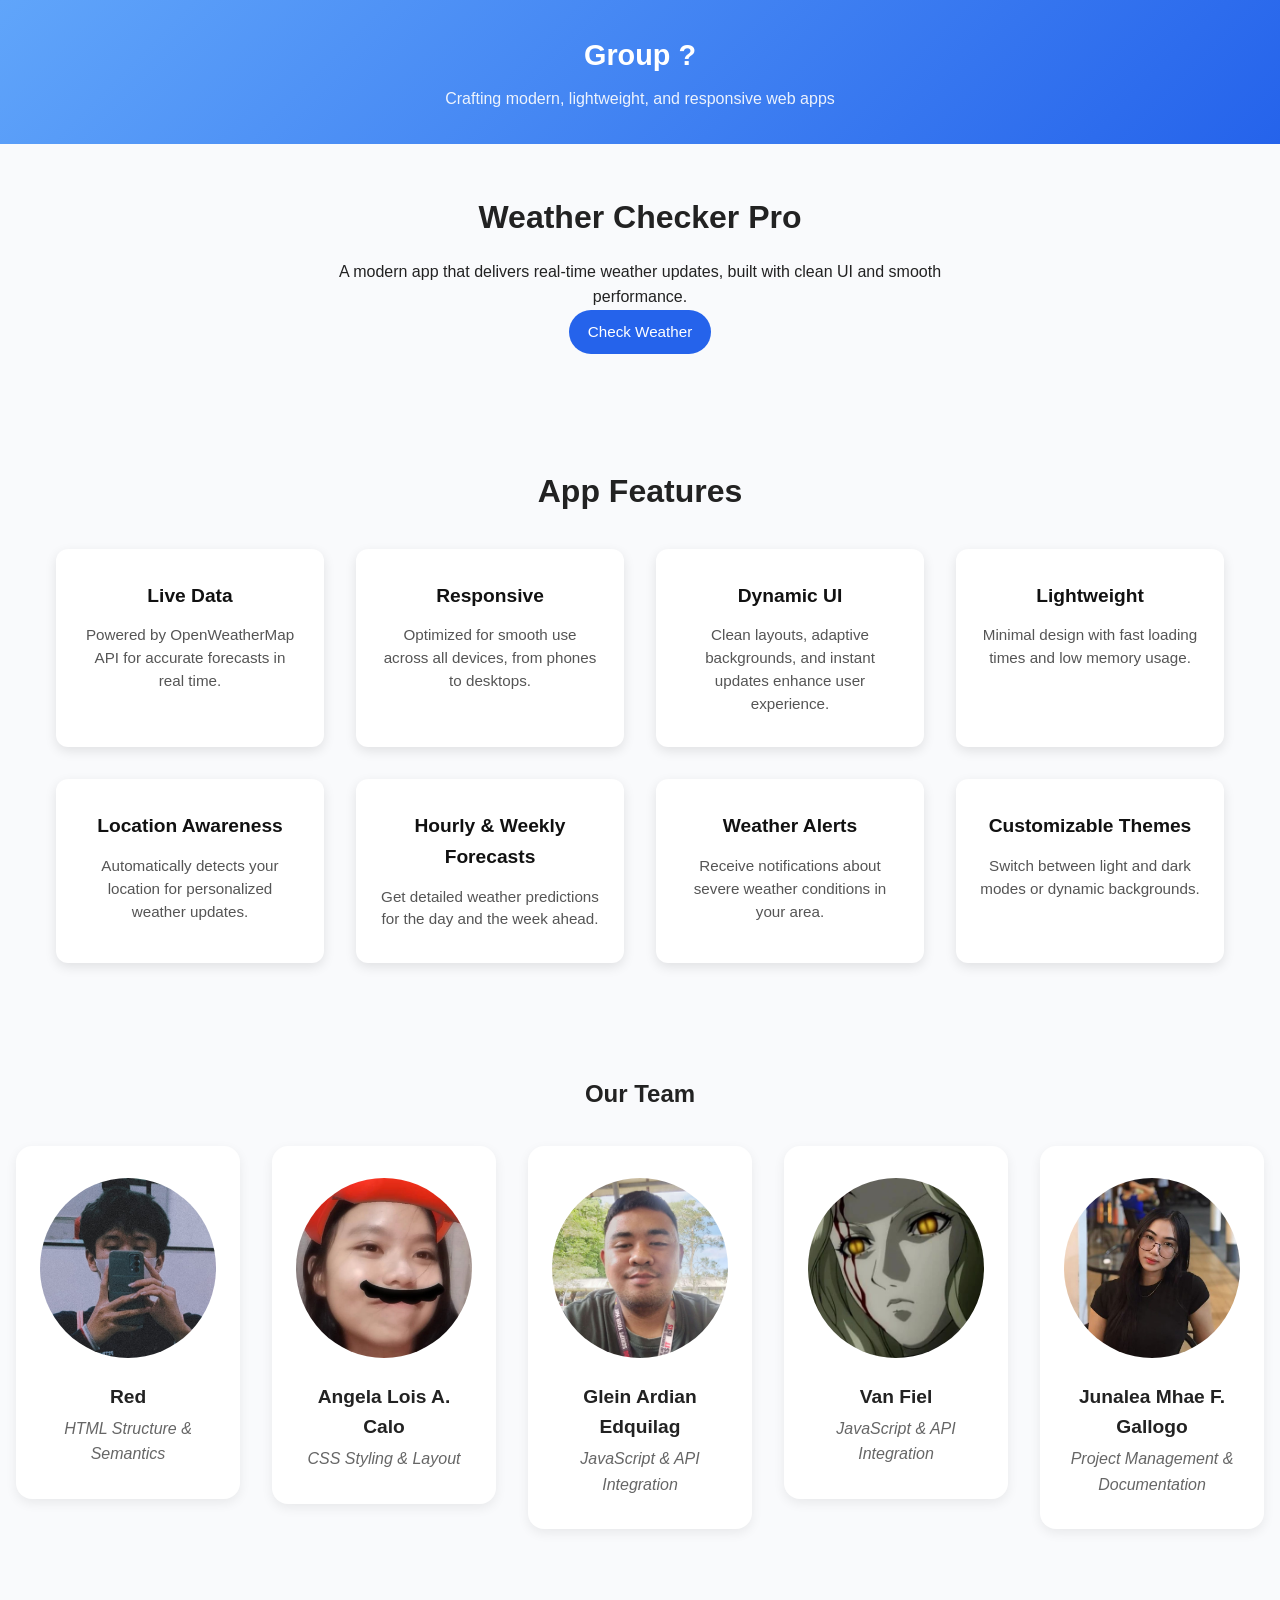
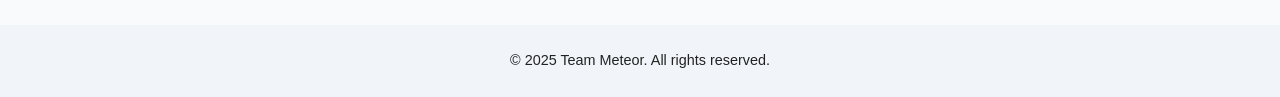
==== weather-app/index.html @ 6168fa9c "Add files via upload" ====
<!DOCTYPE html>
<html lang="en">
<head>
  <meta charset="UTF-8" />
  <meta name="viewport" content="width=device-width, initial-scale=1.0" />
  <title>Team Meteor — Portfolio</title>
  <link rel="stylesheet" href="styles.css" />
</head>
<body>
  <!-- Header -->
  <header class="site-header">
    <h1 class="logo">Group ?</h1>
    <p class="tagline">Crafting modern, lightweight, and responsive web apps</p>
   
  </header>

  <main>
    <!-- Intro -->
    <section class="intro">
      <h2>Weather Checker Pro</h2>
      <p>A modern app that delivers real-time weather updates, built with clean UI and smooth performance.</p>
      <a href="app.html" class="btn-primary">Check Weather</a>
    </section>

   <!-- Features -->
<section id="features" class="features">
  <div class="features-container">
    <h2>App Features</h2>
    <div class="features-grid">
      <div class="feature-card">
        <h3>Live Data</h3>
        <p>Powered by OpenWeatherMap API for accurate forecasts in real time.</p>
      </div>
      <div class="feature-card">
        <h3>Responsive</h3>
        <p>Optimized for smooth use across all devices, from phones to desktops.</p>
      </div>
      <div class="feature-card">
        <h3>Dynamic UI</h3>
        <p>Clean layouts, adaptive backgrounds, and instant updates enhance user experience.</p>
      </div>
      <div class="feature-card">
        <h3>Lightweight</h3>
        <p>Minimal design with fast loading times and low memory usage.</p>
      </div>
      <div class="feature-card">
        <h3>Location Awareness</h3>
        <p>Automatically detects your location for personalized weather updates.</p>
      </div>
      <div class="feature-card">
        <h3>Hourly & Weekly Forecasts</h3>
        <p>Get detailed weather predictions for the day and the week ahead.</p>
      </div>
      <div class="feature-card">
        <h3>Weather Alerts</h3>
        <p>Receive notifications about severe weather conditions in your area.</p>
      </div>
      <div class="feature-card">
        <h3>Customizable Themes</h3>
        <p>Switch between light and dark modes or dynamic backgrounds.</p>
      </div>
    </div>
  </div>
</section>


    <!-- Team -->
 <section class="team">
  <h2>Our Team</h2>
  <div class="team-grid">
    <div class="member-card">
      <img src="images/red.jpg" alt="Red" class="member-photo" />
      <div class="name-row">
        <h3>Red</h3>
        <p class="role">HTML Structure & Semantics</p>
      </div>
    </div>
    <div class="member-card">
      <img src="images/angela.jpg" alt="Angela" class="member-photo" />
      <div class="name-row">
        <h3>Angela Lois A. Calo</h3>
        <p class="role">CSS Styling & Layout</p>
      </div>
    </div>
    <div class="member-card">
      <img src="images/glein.jpg" alt="Glein" class="member-photo" />
      <div class="name-row">
        <h3>Glein Ardian Edquilag</h3>
        <p class="role">JavaScript & API Integration</p>
      </div>
    </div>
    <div class="member-card">
      <img src="images/vantempo.jpg" alt="Vantempo" class="member-photo" />
      <div class="name-row">
        <h3>Van Fiel</h3>
        <p class="role">JavaScript & API Integration</p>
      </div>
    </div>
    <div class="member-card">
      <img src="images/jun.jpg" alt="Jun" class="member-photo" />
      <div class="name-row">
        <h3>Junalea Mhae F. Gallogo</h3>
        <p class="role">Project Management & Documentation</p>
      </div>
    </div>
  </div>
</section>


  <!-- Footer -->
  <footer class="site-footer">
    <p>© 2025 Team Meteor. All rights reserved.</p>
  </footer>
</main>
</body>
</html>
---- weather-app/styles.css ----
/* Reset + Base */
* { margin: 0; padding: 0; box-sizing: border-box; }

html, body {
  font-family: "Inter", sans-serif;
  line-height: 1.6;
  background: #f9fafc;
  color: #222;
  min-height: 100vh;
  transition: background 0.3s, color 0.3s;
}

a { text-decoration: none; color: inherit; }
img { max-width: 100%; border-radius: 12px; display: block; }

/* Buttons */
.btn, .btn-primary {
  display: inline-block;
  padding: 0.6rem 1.2rem;
  border-radius: 999px;
  font-size: 0.95rem;
  cursor: pointer;
  transition: all 0.2s ease;
}

.btn { background: #f1f5f9; color: #222; }
.btn:hover { background: #e2e8f0; }
.btn-primary { background: #2563eb; color: #fff; }
.btn-primary:hover { background: #1d4ed8; }
.back-btn { font-size: 0.9rem; }

/* Header */
.site-header {
  text-align: center;
  padding: 2rem 1rem;
  background: linear-gradient(135deg, #60a5fa, #2563eb);
  color: white;
}

.site-header .logo { font-size: 1.8rem; font-weight: 700; }
.site-header .tagline { margin-top: 0.5rem; opacity: 0.9; }
.site-header .nav-links {
  margin-top: 1rem;
  display: flex;
  justify-content: center;
  gap: 1rem;
}
.header-row {
  display: flex; align-items: center; justify-content: space-between;
}

/* Intro */
.intro {
  text-align: center; padding: 3rem 1rem;
  max-width: 700px; margin: 0 auto;
}
.intro h2 { font-size: 2rem; margin-bottom: 1rem; }

.features-container {
  max-width: 1200px;
  margin: 0 auto;
  padding: 4rem 1rem;
  text-align: center;
}

.features-container h2 {
  font-size: 2rem;
  margin-bottom: 2rem;
  color: #222;
}

.features-grid {
  display: grid;
  gap: 2rem;
  grid-template-columns: repeat(auto-fit, minmax(250px, 1fr));
}

/* Feature Card */
.feature-card {
  background: #fff;
  border-radius: 12px;
  padding: 2rem 1.5rem;
  box-shadow: 0 4px 12px rgba(0,0,0,0.1);
  transition: transform 0.3s ease, box-shadow 0.3s ease;
}

.feature-card:hover {
  transform: translateY(-5px);
  box-shadow: 0 8px 20px rgba(0,0,0,0.15);
}

.feature-card h3 {
  font-size: 1.2rem;
  margin-bottom: 0.8rem;
  color: #111;
}

.feature-card p {
  font-size: 0.95rem;
  color: #555;
  line-height: 1.5;
}

/* Responsive Adjustments */
@media (max-width: 1024px) {
  .features-grid {
    grid-template-columns: repeat(2, 1fr); /* 2 per row on tablets */
  }
}

@media (max-width: 600px) {
  .features-grid {
    grid-template-columns: 1fr; /* 1 per row on mobile */
  }
}


/* Team */
.team { 
  padding: 3rem 1rem; 
}
.team h2 { 
  text-align: center; 
  margin-bottom: 2rem; 
}

/* Force 5 in a row */
.team-grid {
  display: grid;
  grid-template-columns: repeat(5, 1fr);
  gap: 2rem;
  justify-items: center;
  align-items: start;
}

/* Member card */
.member-card {
  background: white;
  padding: 2rem 1.5rem;
  border-radius: 16px;
  box-shadow: 0 4px 12px rgba(0,0,0,0.07);
  transition: transform 0.2s ease;
  width: 100%;
  max-width: 260px;   /* Shrink max width so all 5 fit */
  display: flex;
  flex-direction: column;
  align-items: center;
}

/* Bigger circular photos */
.member-photo {
  width: 180px;   /* Reduced a bit so 5 can fit on one row */
  height: 180px;
  object-fit: cover;
  border-radius: 50%;
  margin-bottom: 1rem;
  display: block;
}

/* Name + Role stacked */
.member-card h3 {
  font-weight: 600;
  font-size: 1.2rem;
  margin: 0.5rem 0 0.2rem;
  text-align: center;
}
.member-card .role {
  font-style: italic;
  color: #666;
  font-size: 1rem;
  text-align: center;
}

/* App Page */
.app-grid {
  display: grid; gap: 2rem;
  padding: 2rem 1rem; max-width: 700px; margin: 0 auto;
}
.input-section { display: flex; flex-direction: column; gap: 0.8rem; }
#city-input {
  padding: 0.6rem 1rem; border-radius: 8px;
  border: 1px solid #ccc; font-size: 1rem;
}
.result-section {
  background: white; padding: 2rem; border-radius: 16px;
  box-shadow: 0 4px 12px rgba(0,0,0,0.05); text-align: center;
}
.weather-details {
  margin-top: 1rem; display: flex; justify-content: center;
  gap: 2rem; font-size: 0.95rem; color: #444;
}
.error-message { color: red; margin-bottom: 1rem; }

/* Footer */
.site-footer {
  text-align: center; padding: 1.5rem;
  font-size: 0.9rem; background: #f1f5f9; margin-top: 3rem;
}

/* Dark Mode */
body.dark {
  background: #1f2937; color: #f9fafc;
}
body.dark .site-header { background: linear-gradient(135deg, #111827, #1f2937); }
body.dark .features { background: #374151; }
body.dark .feature-card,
body.dark .member-card,
body.dark .result-section { background: #111827; color: #f9fafc; }
body.dark .btn { background: #374151; color: #f9fafc; }
body.dark .btn:hover { background: #4b5563; }
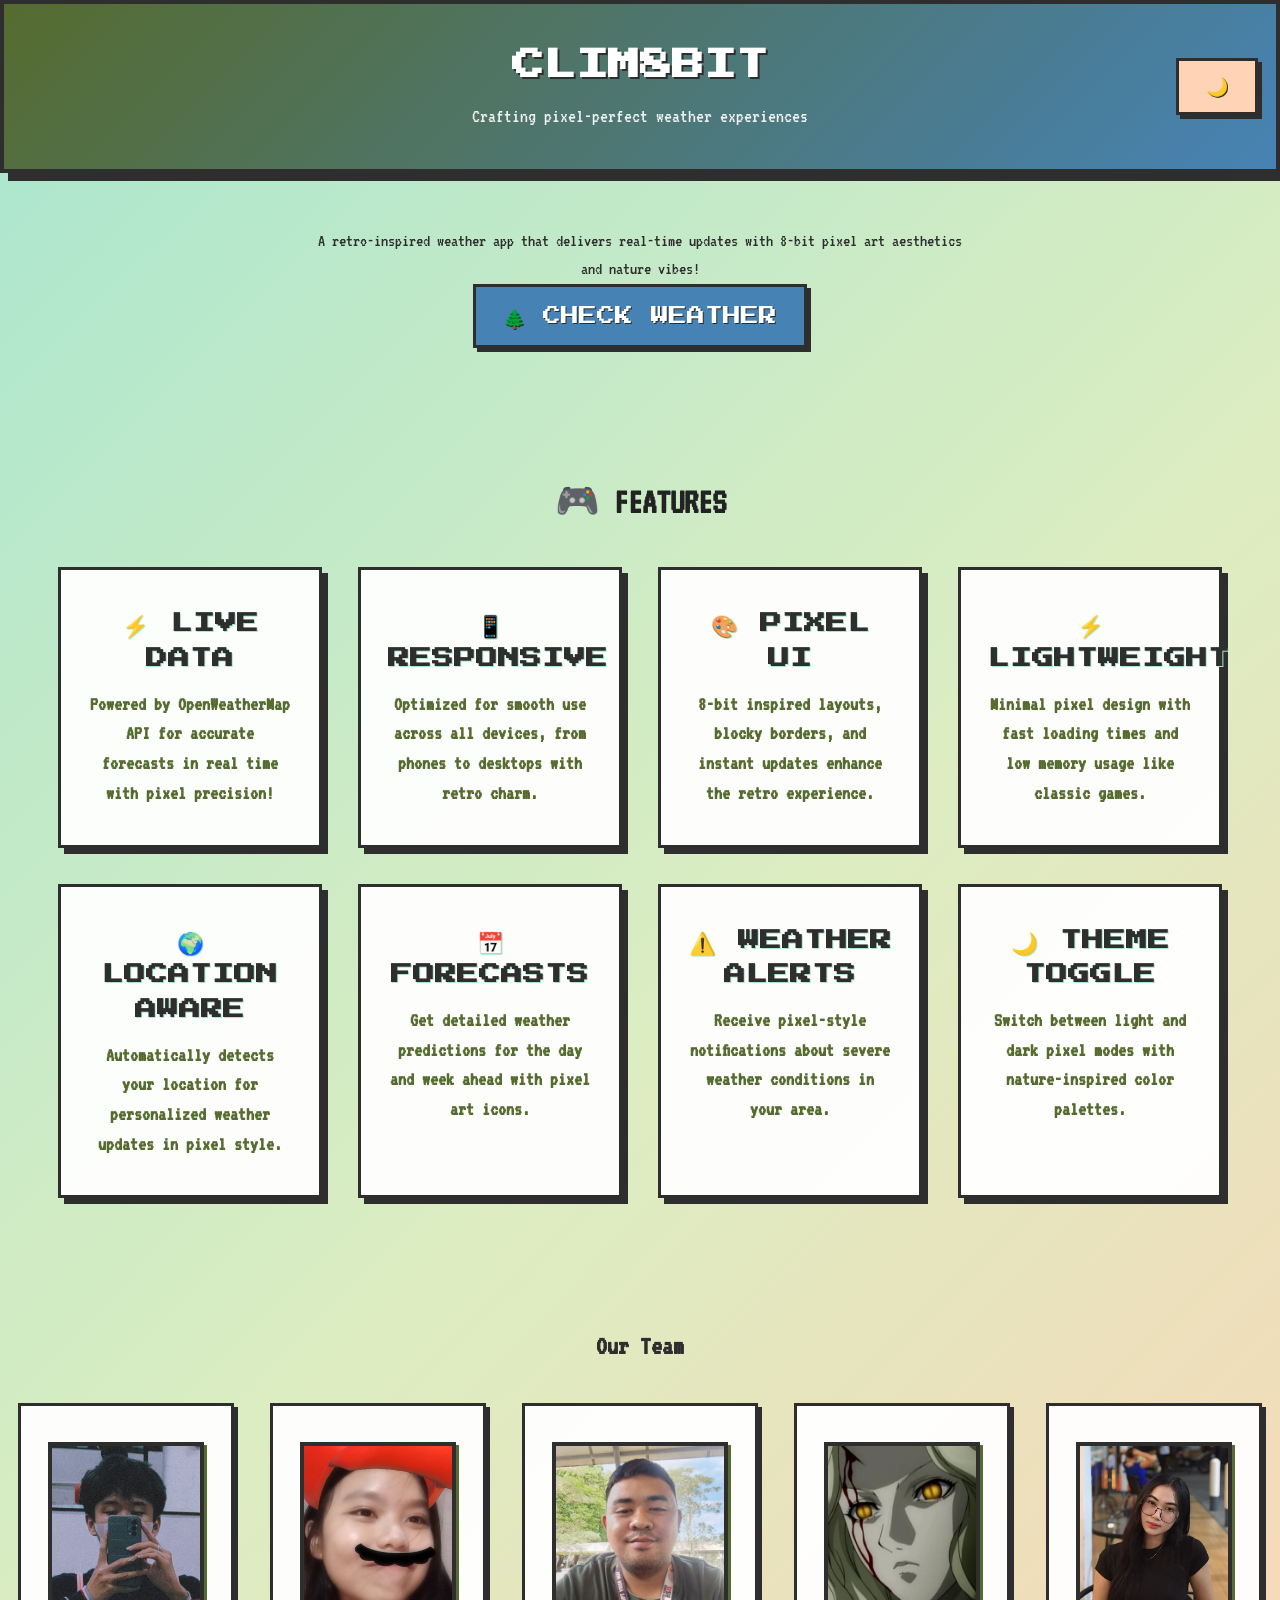
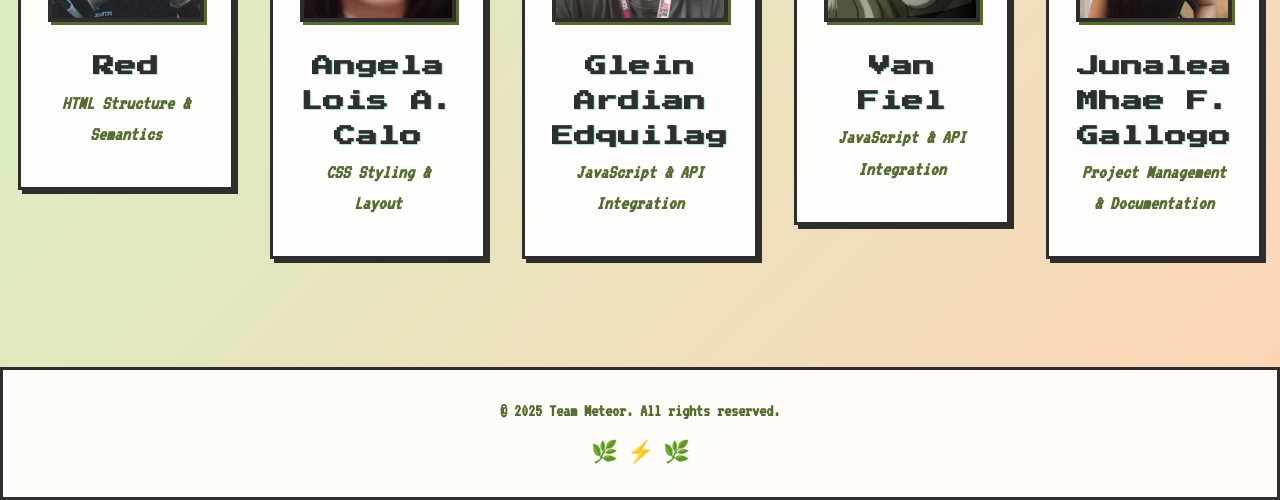
==== commit 0925406e: "upd" ====
--- a/weather-app/index.html
+++ b/weather-app/index.html
@@ -3,61 +3,68 @@
 <head>
   <meta charset="UTF-8" />
   <meta name="viewport" content="width=device-width, initial-scale=1.0" />
-  <title>Team Meteor — Portfolio</title>
+  <title>Clim8bit — Pixel Weather Portfolio</title>
+  <link rel="preconnect" href="https://fonts.googleapis.com">
+  <link rel="preconnect" href="https://fonts.gstatic.com" crossorigin>
+  <link href="https://fonts.googleapis.com/css2?family=Press+Start+2P&family=VT323&display=swap" rel="stylesheet">
   <link rel="stylesheet" href="styles.css" />
 </head>
 <body>
   <!-- Header -->
   <header class="site-header">
-    <h1 class="logo">Group ?</h1>
-    <p class="tagline">Crafting modern, lightweight, and responsive web apps</p>
-   
+    <div class="header-row">
+      <span></span>
+      <div>
+        <h1 class="logo">CLIM8BIT</h1>
+        <p class="tagline">Crafting pixel-perfect weather experiences</p>
+      </div>
+      <button id="dark-mode-toggle" class="btn theme-toggle">🌙</button>
+    </div>
   </header>
 
   <main>
     <!-- Intro -->
     <section class="intro">
-      <h2>Weather Checker Pro</h2>
-      <p>A modern app that delivers real-time weather updates, built with clean UI and smooth performance.</p>
-      <a href="app.html" class="btn-primary">Check Weather</a>
+      <p>A retro-inspired weather app that delivers real-time updates with 8-bit pixel art aesthetics and nature vibes!</p>
+      <a href="app.html" class="btn-primary">🌲 CHECK WEATHER</a>
     </section>
 
    <!-- Features -->
 <section id="features" class="features">
   <div class="features-container">
-    <h2>App Features</h2>
+    <h2>🎮 FEATURES</h2>
     <div class="features-grid">
       <div class="feature-card">
-        <h3>Live Data</h3>
-        <p>Powered by OpenWeatherMap API for accurate forecasts in real time.</p>
+        <h3>⚡ LIVE DATA</h3>
+        <p>Powered by OpenWeatherMap API for accurate forecasts in real time with pixel precision!</p>
       </div>
       <div class="feature-card">
-        <h3>Responsive</h3>
-        <p>Optimized for smooth use across all devices, from phones to desktops.</p>
+        <h3>📱 RESPONSIVE</h3>
+        <p>Optimized for smooth use across all devices, from phones to desktops with retro charm.</p>
       </div>
       <div class="feature-card">
-        <h3>Dynamic UI</h3>
-        <p>Clean layouts, adaptive backgrounds, and instant updates enhance user experience.</p>
+        <h3>🎨 PIXEL UI</h3>
+        <p>8-bit inspired layouts, blocky borders, and instant updates enhance the retro experience.</p>
       </div>
       <div class="feature-card">
-        <h3>Lightweight</h3>
-        <p>Minimal design with fast loading times and low memory usage.</p>
+        <h3>⚡ LIGHTWEIGHT</h3>
+        <p>Minimal pixel design with fast loading times and low memory usage like classic games.</p>
       </div>
       <div class="feature-card">
-        <h3>Location Awareness</h3>
-        <p>Automatically detects your location for personalized weather updates.</p>
+        <h3>🌍 LOCATION AWARE</h3>
+        <p>Automatically detects your location for personalized weather updates in pixel style.</p>
       </div>
       <div class="feature-card">
-        <h3>Hourly & Weekly Forecasts</h3>
-        <p>Get detailed weather predictions for the day and the week ahead.</p>
+        <h3>📅 FORECASTS</h3>
+        <p>Get detailed weather predictions for the day and week ahead with pixel art icons.</p>
       </div>
       <div class="feature-card">
-        <h3>Weather Alerts</h3>
-        <p>Receive notifications about severe weather conditions in your area.</p>
+        <h3>⚠️ WEATHER ALERTS</h3>
+        <p>Receive pixel-style notifications about severe weather conditions in your area.</p>
       </div>
       <div class="feature-card">
-        <h3>Customizable Themes</h3>
-        <p>Switch between light and dark modes or dynamic backgrounds.</p>
+        <h3>🌙 THEME TOGGLE</h3>
+        <p>Switch between light and dark pixel modes with nature-inspired color palettes.</p>
       </div>
     </div>
   </div>
@@ -110,7 +117,30 @@
   <!-- Footer -->
   <footer class="site-footer">
     <p>© 2025 Team Meteor. All rights reserved.</p>
+    <div style="margin-top: 10px; font-size: 1.2rem;">🌿 ⚡ 🌿</div>
   </footer>
 </main>
+
+<script>
+// Dark mode toggle functionality
+const darkModeToggle = document.getElementById("dark-mode-toggle");
+
+// Check for saved theme preference or default to light mode
+const currentTheme = localStorage.getItem("theme") || "light";
+if (currentTheme === "dark") {
+  document.body.classList.add("dark");
+  darkModeToggle.textContent = "☀️";
+}
+
+// Dark mode toggle
+darkModeToggle.addEventListener("click", () => {
+  document.body.classList.toggle("dark");
+  const isDark = document.body.classList.contains("dark");
+  darkModeToggle.textContent = isDark ? "☀️" : "🌙";
+  
+  // Save theme preference
+  localStorage.setItem("theme", isDark ? "dark" : "light");
+});
+</script>
 </body>
 </html>
--- a/weather-app/styles.css
+++ b/weather-app/styles.css
@@ -1,44 +1,114 @@
 /* Reset + Base */
 * { margin: 0; padding: 0; box-sizing: border-box; }
 
+@import url('https://fonts.googleapis.com/css2?family=Press+Start+2P&family=VT323&display=swap');
+
 html, body {
-  font-family: "Inter", sans-serif;
+  font-family: "VT323", monospace;
   line-height: 1.6;
-  background: #f9fafc;
-  color: #222;
+  background: linear-gradient(135deg, #A8E6CF 0%, #DCEDC1 50%, #FFD3B6 100%);
+  color: #2E2E2E;
   min-height: 100vh;
   transition: background 0.3s, color 0.3s;
+  position: relative;
+  overflow-x: hidden;
+}
+
+/* Improve overall readability */
+html { font-size: 18px; }
+@media (max-width: 600px) { html { font-size: 17px; } }
+
+/* Pixel Background Elements */
+body::before {
+  content: '';
+  position: fixed;
+  top: 0;
+  left: 0;
+  width: 100%;
+  height: 100%;
+  background: 
+    linear-gradient(90deg, transparent 0%, rgba(46, 46, 46, 0.1) 50%, transparent 100%),
+    linear-gradient(0deg, transparent 0%, rgba(46, 46, 46, 0.1) 50%, transparent 100%);
+  background-size: 20px 20px;
+  pointer-events: none;
+  z-index: -1;
+  animation: pixel-scan 10s linear infinite;
+}
+
+@keyframes pixel-scan {
+  0% { transform: translateY(-100%); }
+  100% { transform: translateY(100vh); }
 }
 
 a { text-decoration: none; color: inherit; }
-img { max-width: 100%; border-radius: 12px; display: block; }
-
-/* Buttons */
+img { max-width: 100%; border-radius: 0; display: block; }
+
+/* Pixel Buttons */
 .btn, .btn-primary {
   display: inline-block;
-  padding: 0.6rem 1.2rem;
-  border-radius: 999px;
-  font-size: 0.95rem;
+  padding: 0.8rem 1.5rem;
+  border-radius: 0;
+  font-size: 1rem;
+  font-family: 'Press Start 2P', cursive;
   cursor: pointer;
   transition: all 0.2s ease;
-}
-
-.btn { background: #f1f5f9; color: #222; }
-.btn:hover { background: #e2e8f0; }
-.btn-primary { background: #2563eb; color: #fff; }
-.btn-primary:hover { background: #1d4ed8; }
-.back-btn { font-size: 0.9rem; }
-
-/* Header */
+  border: 3px solid #2E2E2E;
+  text-shadow: 1px 1px 0px #2E2E2E;
+  box-shadow: 4px 4px 0px #2E2E2E;
+}
+
+.btn { 
+  background: #FFD3B6; 
+  color: #2E2E2E; 
+}
+.btn:hover { 
+  background: #FFAAA5; 
+  transform: translateY(-2px);
+  box-shadow: 6px 6px 0px #2E2E2E;
+}
+.btn-primary { 
+  background: #4682B4; 
+  color: #fff; 
+}
+.btn-primary:hover { 
+  background: #556B2F; 
+  transform: translateY(-2px);
+  box-shadow: 6px 6px 0px #2E2E2E;
+}
+.back-btn { 
+  font-size: 0.8rem; 
+}
+
+/* Pixel Header */
 .site-header {
   text-align: center;
   padding: 2rem 1rem;
-  background: linear-gradient(135deg, #60a5fa, #2563eb);
+  background: linear-gradient(135deg, #556B2F, #4682B4);
   color: white;
-}
-
-.site-header .logo { font-size: 1.8rem; font-weight: 700; }
-.site-header .tagline { margin-top: 0.5rem; opacity: 0.9; }
+  border: 4px solid #2E2E2E;
+  border-radius: 0;
+  box-shadow: 8px 8px 0px #2E2E2E;
+  position: relative;
+}
+
+/* Tree icon removed to avoid conflict with BACK button */
+
+.site-header .logo { 
+  font-size: 1.8rem; 
+  font-weight: 700; 
+  font-family: 'Press Start 2P', cursive;
+  text-shadow: 2px 2px 0px #2E2E2E;
+}
+.site-header .tagline { 
+  margin-top: 0.5rem; 
+  opacity: 0.9; 
+  font-size: 1.1rem;
+}
+
+@keyframes blink {
+  0%, 50% { opacity: 1; }
+  51%, 100% { opacity: 0.7; }
+}
 .site-header .nav-links {
   margin-top: 1rem;
   display: flex;
@@ -46,8 +116,23 @@
   gap: 1rem;
 }
 .header-row {
-  display: flex; align-items: center; justify-content: space-between;
-}
+  display: grid;
+  grid-template-columns: 1fr auto 1fr;
+  align-items: center;
+}
+
+.header-row > div {
+  text-align: center;
+}
+
+/* Grid cell alignment: left/back, center/logo, right/toggle */
+.header-row > :nth-child(1) { justify-self: start; }
+.header-row > :nth-child(2) { justify-self: center; text-align: center; }
+.header-row > :nth-child(3) { justify-self: end; }
+
+/* Toggle sits in the right grid cell naturally */
+
+/* Theme Toggle Button - inherits from .btn class */
 
 /* Intro */
 .intro {
@@ -75,30 +160,58 @@
   grid-template-columns: repeat(auto-fit, minmax(250px, 1fr));
 }
 
-/* Feature Card */
+/* Pixel Feature Card */
 .feature-card {
-  background: #fff;
-  border-radius: 12px;
+  background: rgba(255, 255, 255, 0.95);
+  border-radius: 0;
   padding: 2rem 1.5rem;
-  box-shadow: 0 4px 12px rgba(0,0,0,0.1);
+  box-shadow: 6px 6px 0px #2E2E2E;
+  border: 3px solid #2E2E2E;
   transition: transform 0.3s ease, box-shadow 0.3s ease;
+  position: relative;
+}
+
+.feature-card::before {
+  content: '';
+  position: absolute;
+  top: -3px;
+  left: -3px;
+  right: -3px;
+  bottom: -3px;
+  background: linear-gradient(45deg, #A8E6CF, #FFD3B6);
+  z-index: -1;
+  border-radius: 0;
+}
+
+/* Dark mode gradient background */
+body.dark .feature-card::before {
+  background: linear-gradient(45deg, #2E2E2E, #1a1a1a);
 }
 
 .feature-card:hover {
   transform: translateY(-5px);
-  box-shadow: 0 8px 20px rgba(0,0,0,0.15);
+  box-shadow: 8px 8px 0px #2E2E2E;
+}
+
+/* Dark mode hover effects */
+body.dark .feature-card:hover {
+  box-shadow: 8px 8px 0px #A8E6CF;
+  background: rgba(20, 20, 20, 0.95);
 }
 
 .feature-card h3 {
   font-size: 1.2rem;
   margin-bottom: 0.8rem;
-  color: #111;
+  color: #2E2E2E;
+  font-family: 'Press Start 2P', cursive;
+  text-shadow: 1px 1px 0px #A8E6CF;
 }
 
 .feature-card p {
-  font-size: 0.95rem;
-  color: #555;
+  font-size: 1.1rem;
+  color: #556B2F;
   line-height: 1.5;
+  font-weight: bold;
 }
 
 /* Responsive Adjustments */
@@ -133,78 +246,718 @@
   align-items: start;
 }
 
-/* Member card */
+/* Pixel Member card */
 .member-card {
-  background: white;
+  background: rgba(255, 255, 255, 0.95);
   padding: 2rem 1.5rem;
-  border-radius: 16px;
-  box-shadow: 0 4px 12px rgba(0,0,0,0.07);
+  border-radius: 0;
+  box-shadow: 4px 4px 0px #2E2E2E;
+  border: 3px solid #2E2E2E;
   transition: transform 0.2s ease;
   width: 100%;
-  max-width: 260px;   /* Shrink max width so all 5 fit */
+  max-width: 260px;
   display: flex;
   flex-direction: column;
   align-items: center;
-}
-
-/* Bigger circular photos */
+  position: relative;
+}
+
+.member-card::before {
+  content: '';
+  position: absolute;
+  top: -3px;
+  left: -3px;
+  right: -3px;
+  bottom: -3px;
+  background: linear-gradient(45deg, #FFD3B6, #FFAAA5);
+  z-index: -1;
+  border-radius: 0;
+}
+
+/* Pixel Member photos */
 .member-photo {
-  width: 180px;   /* Reduced a bit so 5 can fit on one row */
+  width: 180px;
   height: 180px;
   object-fit: cover;
-  border-radius: 50%;
+  border-radius: 0;
+  border: 4px solid #2E2E2E;
   margin-bottom: 1rem;
   display: block;
-}
-
-/* Name + Role stacked */
+  box-shadow: 3px 3px 0px #556B2F;
+  transition: transform 0.3s ease;
+}
+
+.member-photo:hover {
+  transform: scale(1.05);
+}
+
+/* Pixel Name + Role stacked */
 .member-card h3 {
   font-weight: 600;
   font-size: 1.2rem;
   margin: 0.5rem 0 0.2rem;
   text-align: center;
+  font-family: 'Press Start 2P', cursive;
+  color: #2E2E2E;
+  text-shadow: 1px 1px 0px #A8E6CF;
 }
 .member-card .role {
   font-style: italic;
-  color: #666;
-  font-size: 1rem;
+  color: #556B2F;
+  font-size: 1.1rem;
   text-align: center;
-}
-
-/* App Page */
+  font-weight: bold;
+}
+
+/* Pixel App Page */
 .app-grid {
   display: grid; gap: 2rem;
   padding: 2rem 1rem; max-width: 700px; margin: 0 auto;
 }
 .input-section { display: flex; flex-direction: column; gap: 0.8rem; }
+
+/* Input Row */
+.input-row {
+  display: flex;
+  gap: 0.5rem;
+  align-items: center;
+}
+
+.input-row input {
+  flex: 1;
+}
+
+/* Secondary Button */
+.btn-secondary {
+  background: #556B2F;
+  color: #fff;
+  border: 3px solid #2E2E2E;
+  padding: 0.8rem 1rem;
+  font-family: 'Press Start 2P', cursive;
+  font-size: 0.7rem;
+  cursor: pointer;
+  transition: all 0.2s ease;
+  text-shadow: 1px 1px 0px #2E2E2E;
+  box-shadow: 4px 4px 0px #2E2E2E;
+}
+
+.btn-secondary:hover {
+  background: #4682B4;
+  transform: translateY(-2px);
+  box-shadow: 6px 6px 0px #2E2E2E;
+}
+
+/* Units Toggle */
+.units-toggle {
+  display: flex;
+  justify-content: center;
+  margin-top: 0.5rem;
+}
+
+.btn-units {
+  background: #FFD3B6;
+  color: #2E2E2E;
+  border: 3px solid #2E2E2E;
+  padding: 0.5rem 1rem;
+  font-family: 'Press Start 2P', cursive;
+  font-size: 0.8rem;
+  cursor: pointer;
+  transition: all 0.2s ease;
+  text-shadow: 1px 1px 0px #A8E6CF;
+  box-shadow: 3px 3px 0px #2E2E2E;
+}
+
+.btn-units:hover {
+  background: #FFAAA5;
+  transform: translateY(-1px);
+  box-shadow: 4px 4px 0px #2E2E2E;
+}
+
+/* Search History */
+.search-history {
+  margin-top: 1rem;
+  padding: 1rem;
+  background: rgba(255, 255, 255, 0.9);
+  border: 2px solid #2E2E2E;
+  border-radius: 0;
+  box-shadow: 3px 3px 0px #2E2E2E;
+}
+
+.search-history h4 {
+  font-family: 'Press Start 2P', cursive;
+  font-size: 0.7rem;
+  color: #2E2E2E;
+  margin-bottom: 0.5rem;
+  text-shadow: 1px 1px 0px #A8E6CF;
+}
+
+.history-items {
+  display: flex;
+  flex-wrap: wrap;
+  gap: 0.5rem;
+}
+
+.history-item {
+  background: #A8E6CF;
+  color: #2E2E2E;
+  padding: 0.3rem 0.6rem;
+  border: 2px solid #2E2E2E;
+  font-size: 0.8rem;
+  cursor: pointer;
+  transition: all 0.2s ease;
+  font-weight: bold;
+}
+
+.history-item:hover {
+  background: #FFD3B6;
+  transform: translateY(-1px);
+  box-shadow: 2px 2px 0px #2E2E2E;
+}
+
+.input-label {
+  font-family: 'Press Start 2P', cursive;
+  font-size: 0.9rem;
+  color: #2E2E2E;
+  margin-bottom: 0.5rem;
+  text-shadow: 1px 1px 0px #A8E6CF;
+}
 #city-input {
-  padding: 0.6rem 1rem; border-radius: 8px;
-  border: 1px solid #ccc; font-size: 1rem;
+  padding: 0.8rem 1rem; 
+  border-radius: 0;
+  border: 3px solid #2E2E2E; 
+  font-size: 1.2rem;
+  font-family: 'VT323', monospace;
+  background: rgba(255, 255, 255, 0.9);
+  color: #2E2E2E;
+  box-shadow: 4px 4px 0px #2E2E2E;
+  outline: none;
+  transition: all 0.3s ease;
+}
+
+#city-input:focus {
+  background: #FFD3B6;
+  box-shadow: 4px 4px 0px #A8E6CF;
+  transform: translateY(-2px);
 }
 .result-section {
-  background: white; padding: 2rem; border-radius: 16px;
-  box-shadow: 0 4px 12px rgba(0,0,0,0.05); text-align: center;
+  background: rgba(255, 255, 255, 0.95); 
+  padding: 2rem; 
+  border-radius: 0;
+  box-shadow: 6px 6px 0px #2E2E2E; 
+  border: 3px solid #2E2E2E;
+  text-align: center;
+  position: relative;
+}
+
+.result-section::before {
+  content: '';
+  position: absolute;
+  top: -3px;
+  left: -3px;
+  right: -3px;
+  bottom: -3px;
+  background: linear-gradient(45deg, #A8E6CF, #FFD3B6);
+  z-index: -1;
+  border-radius: 0;
 }
 .weather-details {
-  margin-top: 1rem; display: flex; justify-content: center;
-  gap: 2rem; font-size: 0.95rem; color: #444;
-}
-.error-message { color: red; margin-bottom: 1rem; }
-
-/* Footer */
+  margin-top: 1rem; 
+  display: grid;
+  grid-template-columns: repeat(auto-fit, minmax(150px, 1fr));
+  gap: 1rem; 
+  font-size: 1rem; 
+  color: #2E2E2E;
+  font-weight: bold;
+}
+
+.weather-details span {
+  background: rgba(255, 255, 255, 0.8);
+  padding: 0.5rem;
+  border: 2px solid #2E2E2E;
+  text-align: center;
+}
+
+/* Weather icon styling */
+#weather-icon {
+  margin: 1rem 0;
+  display: flex;
+  justify-content: center;
+  align-items: center;
+}
+
+#weather-icon img {
+  width: 80px;
+  height: 80px;
+  border-radius: 0;
+  border: 3px solid #2E2E2E;
+  box-shadow: 4px 4px 0px #A8E6CF;
+}
+
+/* Weather text styling */
+#city-name {
+  font-family: 'Press Start 2P', cursive;
+  font-size: 1.2rem;
+  color: #2E2E2E;
+  margin-bottom: 0.5rem;
+}
+
+#description {
+  font-size: 1.1rem;
+  color: #556B2F;
+  margin-bottom: 0.5rem;
+  font-weight: bold;
+}
+
+#temperature {
+  font-family: 'Press Start 2P', cursive;
+  font-size: 2rem;
+  color: #2E2E2E;
+  margin-bottom: 1rem;
+}
+.error-message { 
+  color: #2E2E2E; 
+  margin-bottom: 1rem; 
+  background: #FFAAA5;
+  border: 3px solid #2E2E2E;
+  padding: 15px;
+  font-weight: bold;
+}
+
+/* Pixel Footer */
 .site-footer {
-  text-align: center; padding: 1.5rem;
-  font-size: 0.9rem; background: #f1f5f9; margin-top: 3rem;
-}
-
-/* Dark Mode */
+  text-align: center; 
+  padding: 1.5rem;
+  font-size: 1rem; 
+  background: rgba(255, 255, 255, 0.9); 
+  margin-top: 3rem;
+  border: 3px solid #2E2E2E;
+  border-radius: 0;
+  box-shadow: 4px 4px 0px #2E2E2E;
+  color: #556B2F;
+  font-weight: bold;
+}
+
+/* Pixel Dark Mode */
 body.dark {
-  background: #1f2937; color: #f9fafc;
-}
-body.dark .site-header { background: linear-gradient(135deg, #111827, #1f2937); }
-body.dark .features { background: #374151; }
+  background: linear-gradient(135deg, #2E2E2E 0%, #1a1a1a 50%, #0d0d0d 100%);
+  color: #A8E6CF;
+}
+body.dark .site-header { 
+  background: linear-gradient(135deg, #1a1a1a, #2E2E2E); 
+  border-color: #A8E6CF;
+}
+body.dark .features { background: #1a1a1a; }
 body.dark .feature-card,
 body.dark .member-card,
-body.dark .result-section { background: #111827; color: #f9fafc; }
-body.dark .btn { background: #374151; color: #f9fafc; }
-body.dark .btn:hover { background: #4b5563; }
+body.dark .result-section { 
+  background: rgba(30, 30, 30, 0.95); 
+  color: #A8E6CF; 
+  border-color: #A8E6CF;
+}
+body.dark .feature-card h3 { color: #A8E6CF; }
+body.dark .feature-card p { color: #FFD3B6; }
+body.dark .btn { 
+  background: #4682B4; 
+  color: #A8E6CF; 
+  border-color: #A8E6CF;
+}
+body.dark .btn:hover { 
+  background: #556B2F; 
+  border-color: #FFD3B6;
+}
+body.dark .intro h2 { color: #A8E6CF; }
+body.dark .intro p { color: #FFD3B6; }
+body.dark .features-container h2 { color: #A8E6CF; }
+body.dark .team h2 { color: #A8E6CF; }
+body.dark .member-card h3 { color: #A8E6CF; }
+body.dark .member-card .role { color: #FFD3B6; }
+
+/* Dark mode result section */
+body.dark .result-section::before {
+  background: linear-gradient(45deg, #2E2E2E, #1a1a1a);
+}
+
+body.dark #weather-icon img {
+  border-color: #A8E6CF;
+  box-shadow: 4px 4px 0px #FFD3B6;
+}
+
+body.dark #city-name {
+  color: #A8E6CF;
+}
+
+body.dark #description {
+  color: #FFD3B6;
+}
+
+body.dark #temperature {
+  color: #A8E6CF;
+}
+
+body.dark .weather-details {
+  color: #A8E6CF;
+}
+
+body.dark .input-label {
+  color: #A8E6CF;
+  text-shadow: 1px 1px 0px #FFD3B6;
+}
+
+body.dark #city-input {
+  background: rgba(30, 30, 30, 0.9);
+  color: #A8E6CF;
+  border-color: #A8E6CF;
+  box-shadow: 4px 4px 0px #FFD3B6;
+}
+
+body.dark #city-input:focus {
+  background: rgba(20, 20, 20, 0.95);
+  box-shadow: 4px 4px 0px #A8E6CF;
+  transform: translateY(-2px);
+}
+
+body.dark .error-message {
+  color: #2E2E2E;
+  background: #FFAAA5;
+  border-color: #A8E6CF;
+}
+
+body.dark .site-footer { 
+  background: rgba(30, 30, 30, 0.95); 
+  color: #FFD3B6; 
+  border-color: #A8E6CF;
+}
+body.dark .theme-toggle {
+  background: #4682B4;
+  color: #A8E6CF;
+  border-color: #A8E6CF;
+}
+body.dark .theme-toggle:hover {
+  background: #556B2F;
+  border-color: #FFD3B6;
+}
+
+/* Weather Alerts Section */
+.alerts-section {
+  background: rgba(255, 170, 165, 0.95);
+  border: 3px solid #2E2E2E;
+  border-radius: 0;
+  padding: 1.5rem;
+  box-shadow: 6px 6px 0px #2E2E2E;
+  position: relative;
+  animation: alertPulse 2s ease-in-out infinite;
+}
+
+.alerts-section::before {
+  content: '';
+  position: absolute;
+  top: -3px;
+  left: -3px;
+  right: -3px;
+  bottom: -3px;
+  background: linear-gradient(45deg, #FFAAA5, #FF6B6B);
+  z-index: -1;
+  border-radius: 0;
+}
+
+@keyframes alertPulse {
+  0%, 100% { transform: scale(1); }
+  50% { transform: scale(1.02); }
+}
+
+.alerts-title {
+  font-family: 'Press Start 2P', cursive;
+  font-size: 0.9rem;
+  color: #2E2E2E;
+  text-align: center;
+  margin-bottom: 1rem;
+  text-shadow: 1px 1px 0px #FFD3B6;
+}
+
+.alerts-list {
+  display: flex;
+  flex-direction: column;
+  gap: 0.8rem;
+}
+
+.alert-item {
+  display: flex;
+  align-items: center;
+  gap: 0.8rem;
+  padding: 1rem;
+  background: rgba(255, 255, 255, 0.9);
+  border: 2px solid #2E2E2E;
+  border-radius: 0;
+  box-shadow: 3px 3px 0px #2E2E2E;
+  animation: alertSlide 0.5s ease-out;
+}
+
+@keyframes alertSlide {
+  0% { transform: translateX(-100%); opacity: 0; }
+  100% { transform: translateX(0); opacity: 1; }
+}
+
+.alert-icon {
+  font-size: 1.5rem;
+  flex-shrink: 0;
+}
+
+.alert-message {
+  font-size: 0.9rem;
+  color: #2E2E2E;
+  font-weight: bold;
+  line-height: 1.4;
+}
+
+.alert-warning {
+  border-left: 5px solid #FF8B00;
+}
+
+.alert-alert {
+  border-left: 5px solid #FF0000;
+  background: rgba(255, 200, 200, 0.9);
+}
+
+/* Forecast Section */
+.forecast-section {
+  background: rgba(255, 255, 255, 0.95);
+  border: 3px solid #2E2E2E;
+  border-radius: 0;
+  padding: 2rem;
+  box-shadow: 6px 6px 0px #2E2E2E;
+  position: relative;
+}
+
+.forecast-section::before {
+  content: '';
+  position: absolute;
+  top: -3px;
+  left: -3px;
+  right: -3px;
+  bottom: -3px;
+  background: linear-gradient(45deg, #A8E6CF, #FFD3B6);
+  z-index: -1;
+  border-radius: 0;
+}
+
+.forecast-title {
+  font-family: 'Press Start 2P', cursive;
+  font-size: 1rem;
+  color: #2E2E2E;
+  text-align: center;
+  margin-bottom: 1.5rem;
+  text-shadow: 1px 1px 0px #A8E6CF;
+}
+
+.forecast-grid {
+  display: grid;
+  grid-template-columns: repeat(auto-fit, minmax(120px, 1fr));
+  gap: 1rem;
+}
+
+.forecast-card {
+  background: rgba(255, 255, 255, 0.9);
+  border: 2px solid #2E2E2E;
+  border-radius: 0;
+  padding: 1rem;
+  text-align: center;
+  box-shadow: 3px 3px 0px #2E2E2E;
+  transition: transform 0.3s ease;
+}
+
+.forecast-card:hover {
+  transform: translateY(-3px);
+  box-shadow: 4px 4px 0px #2E2E2E;
+}
+
+.forecast-day {
+  font-family: 'Press Start 2P', cursive;
+  font-size: 0.7rem;
+  color: #556B2F;
+  margin-bottom: 0.5rem;
+}
+
+.forecast-icon {
+  font-size: 2rem;
+  margin-bottom: 0.5rem;
+}
+
+.forecast-temp {
+  font-family: 'Press Start 2P', cursive;
+  font-size: 1rem;
+  color: #2E2E2E;
+  margin-bottom: 0.3rem;
+}
+
+.forecast-desc {
+  font-size: 0.9rem;
+  color: #4682B4;
+  font-weight: bold;
+}
+
+/* Loading Overlay */
+.loading-overlay {
+  position: fixed;
+  top: 0;
+  left: 0;
+  width: 100%;
+  height: 100%;
+  background: rgba(168, 230, 207, 0.95);
+  display: flex;
+  flex-direction: column;
+  align-items: center;
+  justify-content: center;
+  z-index: 1000;
+}
+
+.pixel-loader {
+  display: flex;
+  gap: 10px;
+  margin-bottom: 20px;
+}
+
+.loader-dot {
+  width: 20px;
+  height: 20px;
+  background: #2E2E2E;
+  border-radius: 0;
+  animation: loader-bounce 1.4s infinite ease-in-out both;
+}
+
+.loader-dot:nth-child(1) { animation-delay: -0.32s; }
+.loader-dot:nth-child(2) { animation-delay: -0.16s; }
+
+@keyframes loader-bounce {
+  0%, 80%, 100% { transform: scale(0); }
+  40% { transform: scale(1); }
+}
+
+.loading-overlay p {
+  font-family: 'Press Start 2P', cursive;
+  font-size: 0.8rem;
+  color: #2E2E2E;
+}
+
+/* Dark mode styles for new elements */
+body.dark .search-history {
+  background: rgba(30, 30, 30, 0.95);
+  color: #A8E6CF;
+  border-color: #A8E6CF;
+}
+
+body.dark .search-history h4 {
+  color: #A8E6CF;
+  text-shadow: 1px 1px 0px #FFD3B6;
+}
+
+body.dark .history-item {
+  background: #4682B4;
+  color: #A8E6CF;
+  border-color: #A8E6CF;
+}
+
+body.dark .history-item:hover {
+  background: #556B2F;
+}
+
+body.dark .forecast-section {
+  background: rgba(30, 30, 30, 0.95);
+  color: #A8E6CF;
+  border-color: #A8E6CF;
+}
+
+body.dark .forecast-section::before {
+  background: linear-gradient(45deg, #2E2E2E, #1a1a1a);
+}
+
+body.dark .forecast-title {
+  color: #A8E6CF;
+  text-shadow: 1px 1px 0px #FFD3B6;
+}
+
+body.dark .forecast-card {
+  background: rgba(20, 20, 20, 0.9);
+  color: #A8E6CF;
+  border-color: #A8E6CF;
+}
+
+body.dark .forecast-day {
+  color: #FFD3B6;
+}
+
+body.dark .forecast-temp {
+  color: #A8E6CF;
+}
+
+body.dark .forecast-desc {
+  color: #FFD3B6;
+}
+
+body.dark .weather-details span {
+  background: rgba(20, 20, 20, 0.9);
+  color: #A8E6CF;
+  border-color: #A8E6CF;
+}
+
+body.dark .loading-overlay {
+  background: rgba(30, 30, 30, 0.95);
+}
+
+body.dark .loading-overlay p {
+  color: #A8E6CF;
+}
+
+body.dark .alerts-section {
+  background: rgba(255, 100, 100, 0.95);
+  border-color: #A8E6CF;
+}
+
+body.dark .alerts-section::before {
+  background: linear-gradient(45deg, #FF6B6B, #FF0000);
+}
+
+body.dark .alerts-title {
+  color: #2E2E2E;
+  text-shadow: 1px 1px 0px #FFD3B6;
+}
+
+body.dark .alert-item {
+  background: rgba(20, 20, 20, 0.9);
+  color: #A8E6CF;
+  border-color: #A8E6CF;
+}
+
+body.dark .alert-message {
+  color: #A8E6CF;
+}
+
+body.dark .alert-warning {
+  border-left-color: #FFB347;
+}
+
+body.dark .alert-alert {
+  border-left-color: #FF6B6B;
+  background: rgba(255, 100, 100, 0.2);
+}
+
+/* Responsive adjustments */
+@media (max-width: 768px) {
+  .input-row {
+    flex-direction: column;
+    gap: 0.5rem;
+  }
+  
+  .forecast-grid {
+    grid-template-columns: repeat(2, 1fr);
+  }
+  
+  .weather-details {
+    grid-template-columns: 1fr;
+  }
+}
+
+@media (max-width: 480px) {
+  .forecast-grid {
+    grid-template-columns: 1fr;
+  }
+}
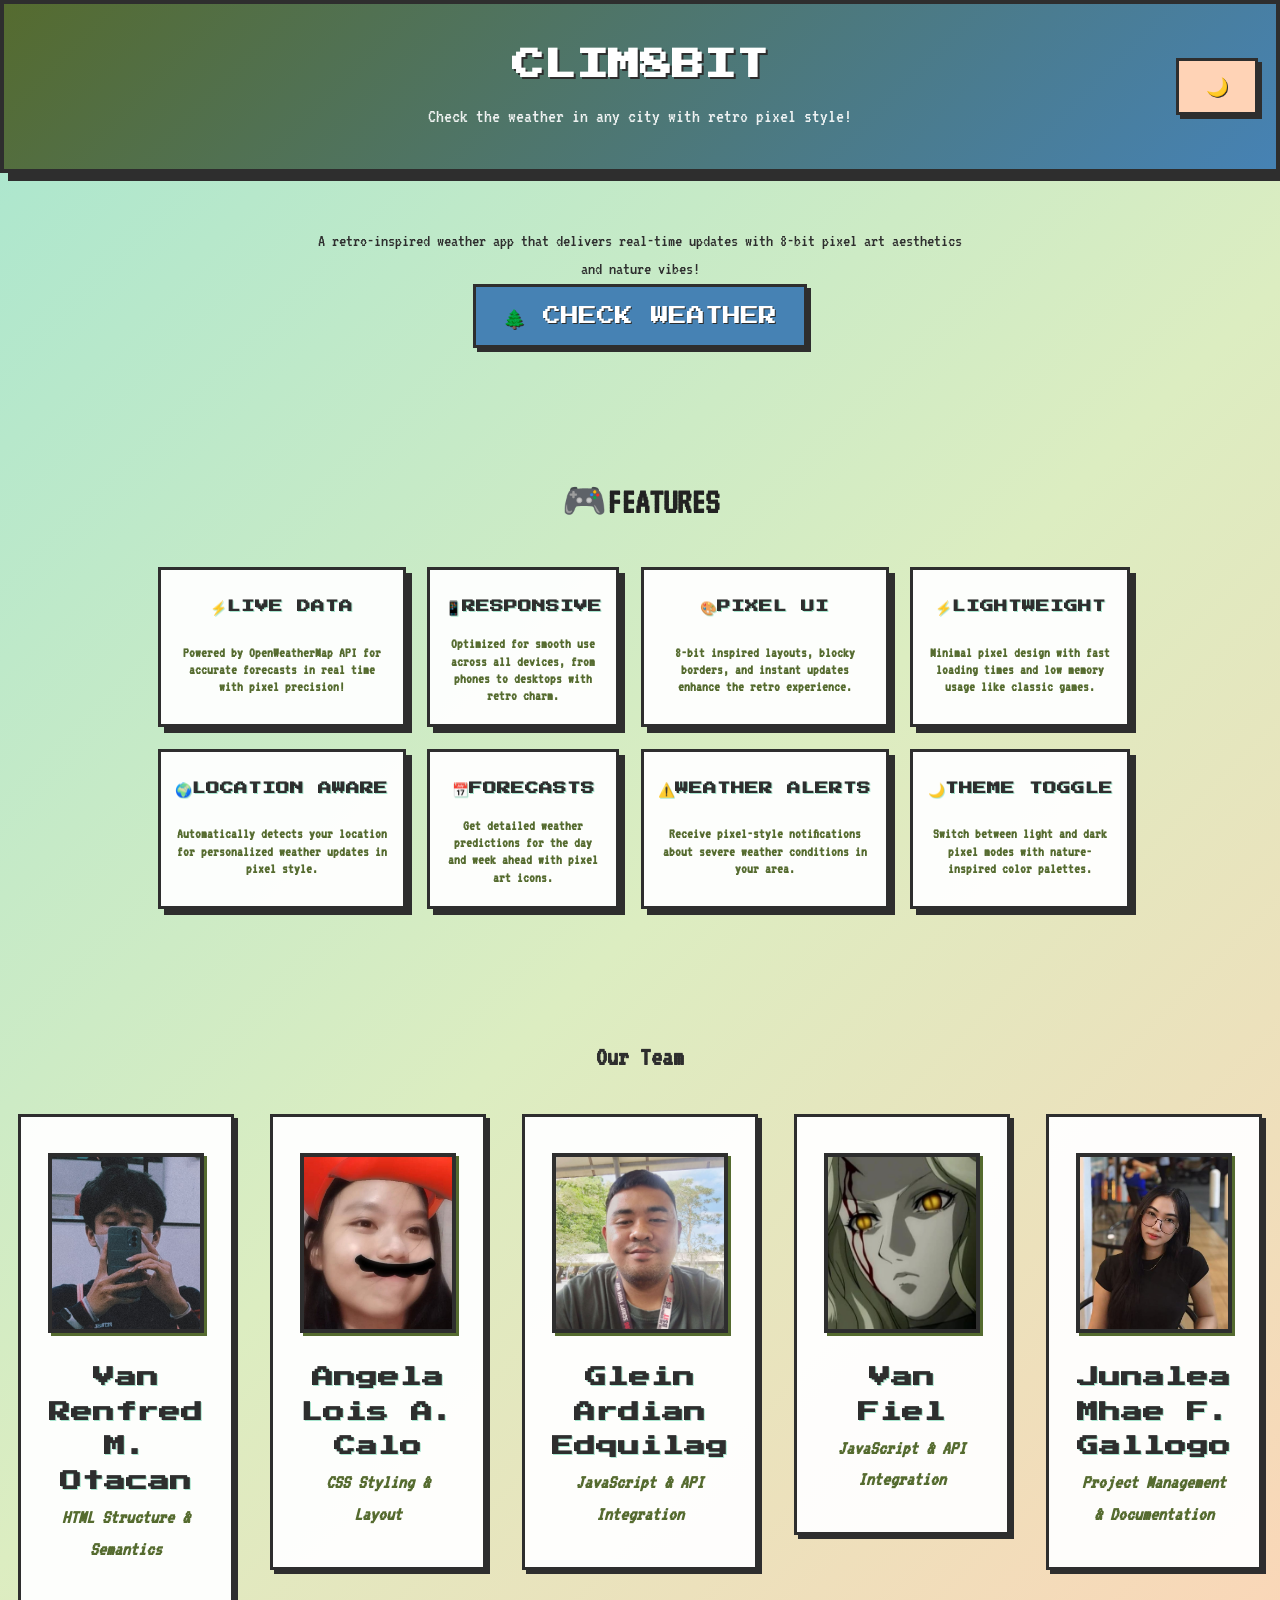
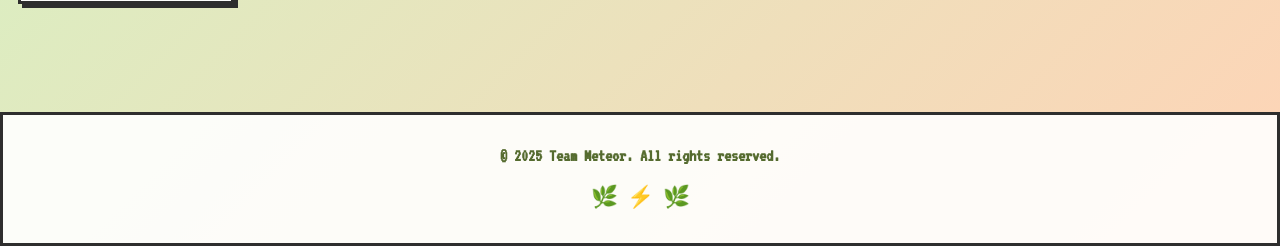
==== commit a0ea453c: "some edits" ====
--- a/weather-app/index.html
+++ b/weather-app/index.html
@@ -16,7 +16,7 @@
       <span></span>
       <div>
         <h1 class="logo">CLIM8BIT</h1>
-        <p class="tagline">Crafting pixel-perfect weather experiences</p>
+        <p class="tagline">Check the weather in any city with retro pixel style!</p>
       </div>
       <button id="dark-mode-toggle" class="btn theme-toggle">🌙</button>
     </div>
@@ -32,38 +32,38 @@
    <!-- Features -->
 <section id="features" class="features">
   <div class="features-container">
-    <h2>🎮 FEATURES</h2>
+    <h2>🎮FEATURES</h2>
     <div class="features-grid">
       <div class="feature-card">
-        <h3>⚡ LIVE DATA</h3>
+        <h3>⚡LIVE DATA</h3>
         <p>Powered by OpenWeatherMap API for accurate forecasts in real time with pixel precision!</p>
       </div>
       <div class="feature-card">
-        <h3>📱 RESPONSIVE</h3>
+        <h3>📱RESPONSIVE</h3>
         <p>Optimized for smooth use across all devices, from phones to desktops with retro charm.</p>
       </div>
       <div class="feature-card">
-        <h3>🎨 PIXEL UI</h3>
+        <h3>🎨PIXEL UI</h3>
         <p>8-bit inspired layouts, blocky borders, and instant updates enhance the retro experience.</p>
       </div>
       <div class="feature-card">
-        <h3>⚡ LIGHTWEIGHT</h3>
+        <h3>⚡LIGHTWEIGHT</h3>
         <p>Minimal pixel design with fast loading times and low memory usage like classic games.</p>
       </div>
       <div class="feature-card">
-        <h3>🌍 LOCATION AWARE</h3>
+        <h3>🌍LOCATION AWARE</h3>
         <p>Automatically detects your location for personalized weather updates in pixel style.</p>
       </div>
       <div class="feature-card">
-        <h3>📅 FORECASTS</h3>
+        <h3>📅FORECASTS</h3>
         <p>Get detailed weather predictions for the day and week ahead with pixel art icons.</p>
       </div>
       <div class="feature-card">
-        <h3>⚠️ WEATHER ALERTS</h3>
+        <h3>⚠️WEATHER ALERTS</h3>
         <p>Receive pixel-style notifications about severe weather conditions in your area.</p>
       </div>
       <div class="feature-card">
-        <h3>🌙 THEME TOGGLE</h3>
+        <h3>🌙THEME TOGGLE</h3>
         <p>Switch between light and dark pixel modes with nature-inspired color palettes.</p>
       </div>
     </div>
@@ -78,7 +78,7 @@
     <div class="member-card">
       <img src="images/red.jpg" alt="Red" class="member-photo" />
       <div class="name-row">
-        <h3>Red</h3>
+        <h3>Van Renfred M. Otacan </h3>
         <p class="role">HTML Structure & Semantics</p>
       </div>
     </div>
--- a/weather-app/styles.css
+++ b/weather-app/styles.css
@@ -118,7 +118,7 @@
 .header-row {
   display: grid;
   grid-template-columns: 1fr auto 1fr;
-  align-items: center;
+  align-items: center; 
 }
 
 .header-row > div {
@@ -142,7 +142,7 @@
 .intro h2 { font-size: 2rem; margin-bottom: 1rem; }
 
 .features-container {
-  max-width: 1200px;
+  max-width: 1000px;
   margin: 0 auto;
   padding: 4rem 1rem;
   text-align: center;
@@ -156,19 +156,28 @@
 
 .features-grid {
   display: grid;
-  gap: 2rem;
-  grid-template-columns: repeat(auto-fit, minmax(250px, 1fr));
+  gap: 1.2rem;
+  grid-template-columns: repeat(4, 1fr);
+  align-items: stretch;
+  justify-items: center;
 }
 
 /* Pixel Feature Card */
 .feature-card {
   background: rgba(255, 255, 255, 0.95);
   border-radius: 0;
-  padding: 2rem 1.5rem;
+  padding: 1rem 0.8rem;
   box-shadow: 6px 6px 0px #2E2E2E;
   border: 3px solid #2E2E2E;
   transition: transform 0.3s ease, box-shadow 0.3s ease;
   position: relative;
+  display: flex;
+  flex-direction: column;
+  justify-content: space-between;
+  min-height: 160px;
+  text-align: center;
+  width: 100%;
+  max-width: 250px;
 }
 
 .feature-card::before {
@@ -200,30 +209,87 @@
 }
 
 .feature-card h3 {
-  font-size: 1.2rem;
-  margin-bottom: 0.8rem;
+  font-size: 0.75rem;
+  margin-bottom: 0.5rem;
   color: #2E2E2E;
   font-family: 'Press Start 2P', cursive;
   text-shadow: 1px 1px 0px #A8E6CF;
+  line-height: 1.2;
+  word-wrap: break-word;
+  hyphens: auto;
+  white-space: nowrap;
+  overflow: hidden;
+  text-overflow: ellipsis;
+  display: flex;
+  align-items: center;
+  justify-content: center;
+  gap: 0.2rem;
+  min-height: 2rem;
 }
 
 .feature-card p {
-  font-size: 1.1rem;
+  font-size: 0.8rem;
   color: #556B2F;
-  line-height: 1.5;
+  line-height: 1.2;
   font-weight: bold;
+  margin: 0;
+  flex-grow: 1;
+  display: flex;
+  align-items: center;
+  text-align: center;
+  word-wrap: break-word;
+  hyphens: auto;
 }
 
 /* Responsive Adjustments */
-@media (max-width: 1024px) {
+@media (max-width: 1000px) {
+  .features-container {
+    max-width: 800px;
+  }
+}
+
+@media (max-width: 900px) {
   .features-grid {
     grid-template-columns: repeat(2, 1fr); /* 2 per row on tablets */
+  }
+  
+  .feature-card {
+    min-height: 180px;
+    padding: 1.2rem 1rem;
+  }
+  
+  .feature-card h3 {
+    font-size: 0.8rem;
+    white-space: normal;
+    line-height: 1.3;
+  }
+  
+  .feature-card p {
+    font-size: 0.95rem;
   }
 }
 
 @media (max-width: 600px) {
   .features-grid {
     grid-template-columns: 1fr; /* 1 per row on mobile */
+    gap: 1rem;
+  }
+  
+  .feature-card {
+    min-height: 160px;
+    padding: 1rem 0.8rem;
+  }
+  
+  .feature-card h3 {
+    font-size: 0.75rem;
+    margin-bottom: 0.6rem;
+    white-space: normal;
+    line-height: 1.2;
+  }
+  
+  .feature-card p {
+    font-size: 0.9rem;
+    line-height: 1.3;
   }
 }
 
